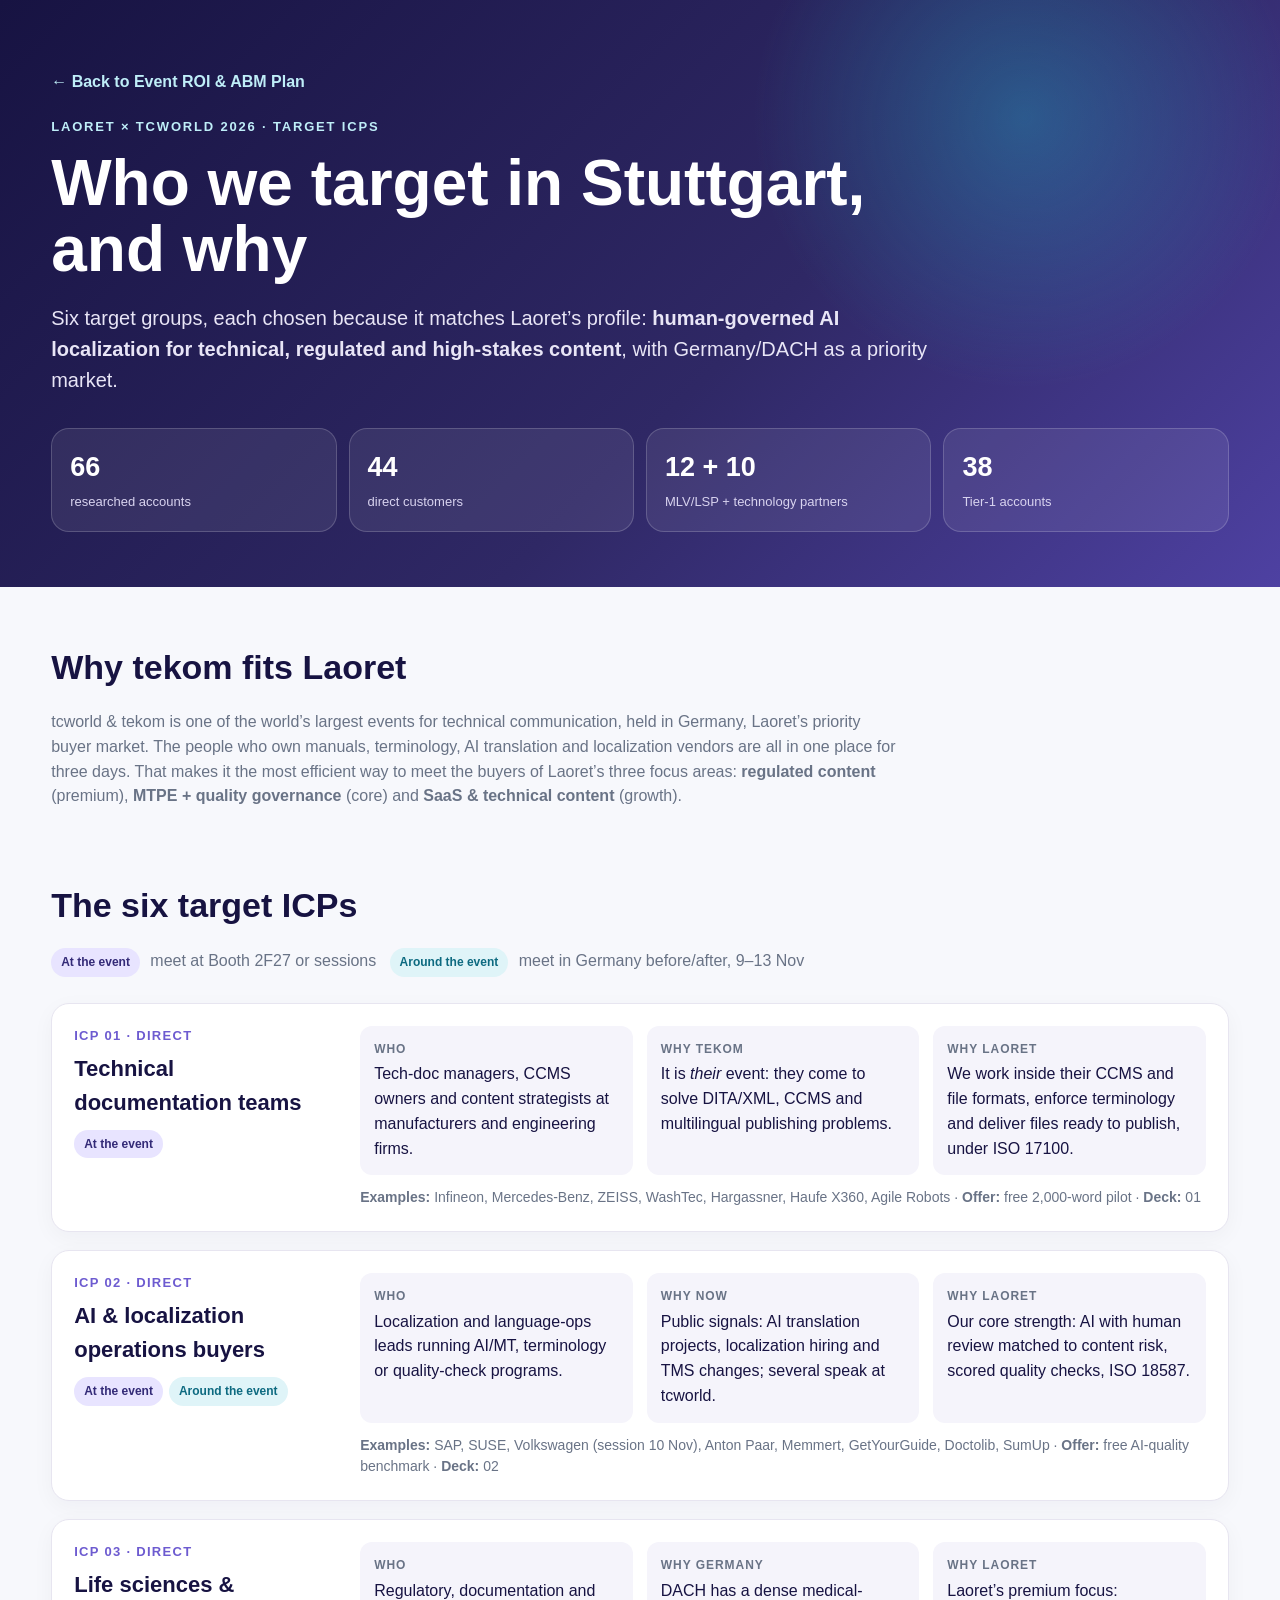
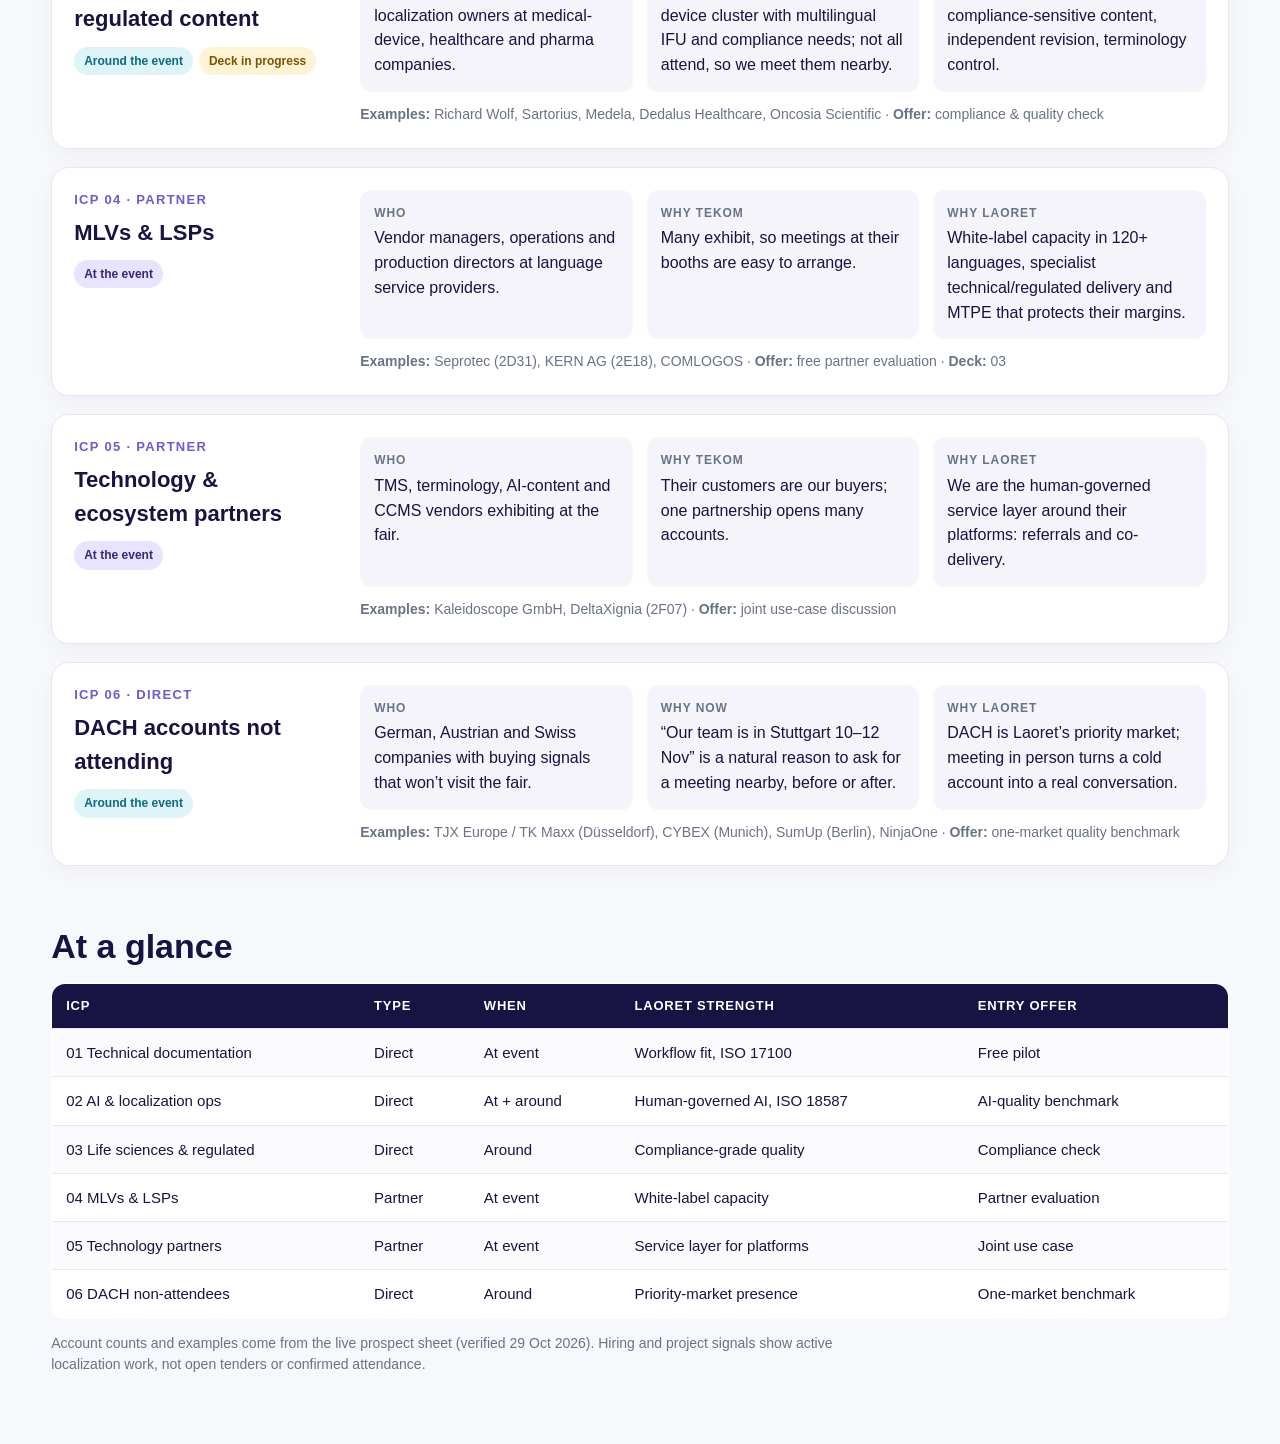
==== icp/index.html @ f3c522ca "Add Target ICPs & rationale page; link from ABM plan Co-Authored-By: Claude Opus 5.5 <noreply@anthro" ====
<!doctype html><html lang="en"><head><meta charset="utf-8"><meta name="viewport" content="width=device-width,initial-scale=1"><title>Laoret × tcworld 2026 — Target ICPs</title><style>:root{--ink:#171342;--violet:#6d5bd0;--cyan:#24a7c7;--soft:#f5f4fb;--muted:#697386;--line:#e7e5f0;--green:#167451;--amber:#9b6b00}*{box-sizing:border-box}body{margin:0;background:#f7f8fc;color:var(--ink);font-family:Inter,Segoe UI,Arial,sans-serif;line-height:1.55}a{color:inherit}.wrap{width:min(1180px,92vw);margin:auto}.hero{padding:70px 0 55px;color:white;background:radial-gradient(circle at 80% 20%,rgba(36,167,199,.38),transparent 24%),linear-gradient(135deg,#171342,#2f2865 58%,#4e41a2)}.eyebrow{font-size:13px;text-transform:uppercase;letter-spacing:.14em;font-weight:800;color:#bfeef8}h1{font-size:clamp(38px,5vw,66px);line-height:1.03;margin:14px 0 18px;max-width:930px}.lead{font-size:20px;color:#e8e5f6;max-width:900px}.hero-grid{display:grid;grid-template-columns:repeat(4,1fr);gap:12px;margin-top:32px}.hero-card{padding:18px;border:1px solid rgba(255,255,255,.18);border-radius:18px;background:rgba(255,255,255,.08)}.hero-card b{display:block;font-size:27px}.hero-card span{font-size:13px;color:#d8d3ef}.btn{display:inline-flex;align-items:center;gap:8px;text-decoration:none;padding:13px 18px;border-radius:12px;font-weight:800}.btn.primary{background:white;color:var(--ink)}.btn.secondary{background:#e8e4ff;color:#332a77}.actionbar{margin-top:-24px;position:relative;display:flex;gap:12px;flex-wrap:wrap;background:white;border:1px solid var(--line);padding:16px;border-radius:18px;box-shadow:0 12px 35px rgba(25,20,62,.08)}section{padding:54px 0}h2{font-size:34px;margin:0 0 10px}h3{font-size:21px;margin:0 0 8px}.sub{color:var(--muted);max-width:850px}.grid2{display:grid;grid-template-columns:repeat(2,1fr);gap:18px}.grid3{display:grid;grid-template-columns:repeat(3,1fr);gap:16px}.card{background:white;border:1px solid var(--line);border-radius:18px;padding:22px;box-shadow:0 6px 22px rgba(25,20,62,.04)}.card p:last-child{margin-bottom:0}.k{font-size:12px;text-transform:uppercase;letter-spacing:.1em;color:var(--violet);font-weight:900}.big{font-size:30px;font-weight:900;margin:6px 0}.flow{display:grid;grid-template-columns:repeat(6,1fr);gap:8px;margin-top:22px}.flow div{background:white;border:1px solid var(--line);border-radius:14px;padding:14px;font-size:13px;font-weight:750;text-align:center}.callout{background:linear-gradient(135deg,#eeeaff,#e9f8fb);border:1px solid #d9d4f5;border-radius:18px;padding:23px;font-size:19px;font-weight:750}table{width:100%;border-collapse:separate;border-spacing:0;background:white;border:1px solid var(--line);border-radius:16px;overflow:hidden}th{background:var(--ink);color:white;padding:12px;text-align:left;font-size:13px}td{padding:12px;border-top:1px solid var(--line);vertical-align:top;font-size:13px}tr:nth-child(even) td{background:#fbfbfe}.tag{display:inline-block;padding:4px 9px;border-radius:99px;background:#eeeaff;color:#4d4190;font-size:11px;font-weight:800}.tag.green{background:#e5f5ed;color:#166340}.tag.amber{background:#fff3d8;color:#805800}.timeline{display:grid;grid-template-columns:repeat(5,1fr);gap:12px}.phase{background:white;border:1px solid var(--line);border-radius:16px;padding:18px}.phase b{color:var(--violet)}.metricrow{display:grid;grid-template-columns:repeat(5,1fr);gap:12px}.metric{background:white;border:1px solid var(--line);border-radius:16px;padding:17px}.metric strong{font-size:26px;display:block}ul{padding-left:20px}.small{font-size:12px;color:var(--muted)}footer{background:#171342;color:#ddd8f4;padding:38px 0}@media(max-width:900px){.hero-grid,.grid3,.flow,.timeline,.metricrow{grid-template-columns:1fr 1fr}.grid2{grid-template-columns:1fr}}@media(max-width:600px){.hero-grid,.grid3,.flow,.timeline,.metricrow{grid-template-columns:1fr}}
</style></head><body><style>
.icp{display:grid;grid-template-columns:1fr;gap:18px}
.icp .card{display:grid;grid-template-columns:260px 1fr;gap:26px;align-items:start}
.icp .side .n{font-size:13px;font-weight:900;letter-spacing:.1em;color:var(--violet);text-transform:uppercase}
.icp .side h3{font-size:22px;margin:6px 0 10px}
.tag{display:inline-block;font-size:12px;font-weight:800;padding:5px 10px;border-radius:999px;margin:0 6px 6px 0}
.t-at{background:#e8e4ff;color:#332a77}.t-around{background:#dff4f8;color:#0d6a80}.t-gap{background:#fff3d6;color:#7a5400}
.why{display:grid;grid-template-columns:repeat(3,1fr);gap:14px}
.why div{background:var(--soft);border-radius:12px;padding:14px}
.why b{display:block;font-size:12px;text-transform:uppercase;letter-spacing:.08em;color:var(--muted);margin-bottom:4px}
.ex{font-size:14px;color:var(--muted);margin-top:12px}
table.sum{width:100%;border-collapse:collapse;background:white;border:1px solid var(--line);border-radius:14px;overflow:hidden}
table.sum th,table.sum td{padding:12px 14px;border-bottom:1px solid var(--line);text-align:left;font-size:15px}
table.sum th{background:var(--ink);color:white;font-size:13px;text-transform:uppercase;letter-spacing:.06em}
.back{color:#bfeef8;text-decoration:none;font-weight:700}
@media(max-width:820px){.icp .card{grid-template-columns:1fr}.why{grid-template-columns:1fr}.hero-grid{grid-template-columns:repeat(2,1fr)}}
</style>
<header class="hero"><div class="wrap">
<a class="back" href="../">← Back to Event ROI &amp; ABM Plan</a>
<div class="eyebrow" style="margin-top:22px">Laoret × tcworld 2026 · Target ICPs</div>
<h1>Who we target in Stuttgart, and why</h1>
<p class="lead">Six target groups, each chosen because it matches Laoret’s profile: <b>human-governed AI localization for technical, regulated and high-stakes content</b>, with Germany/DACH as a priority market.</p>
<div class="hero-grid">
<div class="hero-card"><b>66</b><span>researched accounts</span></div>
<div class="hero-card"><b>44</b><span>direct customers</span></div>
<div class="hero-card"><b>12 + 10</b><span>MLV/LSP + technology partners</span></div>
<div class="hero-card"><b>38</b><span>Tier-1 accounts</span></div>
</div></div></header>

<main class="wrap">
<section>
<h2>Why tekom fits Laoret</h2>
<p class="sub">tcworld &amp; tekom is one of the world’s largest events for technical communication, held in Germany, Laoret’s priority buyer market. The people who own manuals, terminology, AI translation and localization vendors are all in one place for three days. That makes it the most efficient way to meet the buyers of Laoret’s three focus areas: <b>regulated content</b> (premium), <b>MTPE + quality governance</b> (core) and <b>SaaS &amp; technical content</b> (growth).</p>
</section>

<section style="padding-top:0">
<h2>The six target ICPs</h2>
<p class="sub" style="margin-bottom:20px"><span class="tag t-at">At the event</span> meet at Booth 2F27 or sessions &nbsp; <span class="tag t-around">Around the event</span> meet in Germany before/after, 9–13 Nov</p>
<div class="icp">

<div class="card"><div class="side"><div class="n">ICP 01 · Direct</div><h3>Technical documentation teams</h3><span class="tag t-at">At the event</span></div>
<div><div class="why">
<div><b>Who</b>Tech-doc managers, CCMS owners and content strategists at manufacturers and engineering firms.</div>
<div><b>Why tekom</b>It is <i>their</i> event: they come to solve DITA/XML, CCMS and multilingual publishing problems.</div>
<div><b>Why Laoret</b>We work inside their CCMS and file formats, enforce terminology and deliver files ready to publish, under ISO 17100.</div>
</div><p class="ex"><b>Examples:</b> Infineon, Mercedes-Benz, ZEISS, WashTec, Hargassner, Haufe X360, Agile Robots · <b>Offer:</b> free 2,000-word pilot · <b>Deck:</b> 01</p></div></div>

<div class="card"><div class="side"><div class="n">ICP 02 · Direct</div><h3>AI &amp; localization operations buyers</h3><span class="tag t-at">At the event</span><span class="tag t-around">Around the event</span></div>
<div><div class="why">
<div><b>Who</b>Localization and language-ops leads running AI/MT, terminology or quality-check programs.</div>
<div><b>Why now</b>Public signals: AI translation projects, localization hiring and TMS changes; several speak at tcworld.</div>
<div><b>Why Laoret</b>Our core strength: AI with human review matched to content risk, scored quality checks, ISO 18587.</div>
</div><p class="ex"><b>Examples:</b> SAP, SUSE, Volkswagen (session 10 Nov), Anton Paar, Memmert, GetYourGuide, Doctolib, SumUp · <b>Offer:</b> free AI-quality benchmark · <b>Deck:</b> 02</p></div></div>

<div class="card"><div class="side"><div class="n">ICP 03 · Direct</div><h3>Life sciences &amp; regulated content</h3><span class="tag t-around">Around the event</span><span class="tag t-gap">Deck in progress</span></div>
<div><div class="why">
<div><b>Who</b>Regulatory, documentation and localization owners at medical-device, healthcare and pharma companies.</div>
<div><b>Why Germany</b>DACH has a dense medical-device cluster with multilingual IFU and compliance needs; not all attend, so we meet them nearby.</div>
<div><b>Why Laoret</b>Laoret’s premium focus: compliance-sensitive content, independent revision, terminology control.</div>
</div><p class="ex"><b>Examples:</b> Richard Wolf, Sartorius, Medela, Dedalus Healthcare, Oncosia Scientific · <b>Offer:</b> compliance &amp; quality check</p></div></div>

<div class="card"><div class="side"><div class="n">ICP 04 · Partner</div><h3>MLVs &amp; LSPs</h3><span class="tag t-at">At the event</span></div>
<div><div class="why">
<div><b>Who</b>Vendor managers, operations and production directors at language service providers.</div>
<div><b>Why tekom</b>Many exhibit, so meetings at their booths are easy to arrange.</div>
<div><b>Why Laoret</b>White-label capacity in 120+ languages, specialist technical/regulated delivery and MTPE that protects their margins.</div>
</div><p class="ex"><b>Examples:</b> Seprotec (2D31), KERN AG (2E18), COMLOGOS · <b>Offer:</b> free partner evaluation · <b>Deck:</b> 03</p></div></div>

<div class="card"><div class="side"><div class="n">ICP 05 · Partner</div><h3>Technology &amp; ecosystem partners</h3><span class="tag t-at">At the event</span></div>
<div><div class="why">
<div><b>Who</b>TMS, terminology, AI-content and CCMS vendors exhibiting at the fair.</div>
<div><b>Why tekom</b>Their customers are our buyers; one partnership opens many accounts.</div>
<div><b>Why Laoret</b>We are the human-governed service layer around their platforms: referrals and co-delivery.</div>
</div><p class="ex"><b>Examples:</b> Kaleidoscope GmbH, DeltaXignia (2F07) · <b>Offer:</b> joint use-case discussion</p></div></div>

<div class="card"><div class="side"><div class="n">ICP 06 · Direct</div><h3>DACH accounts not attending</h3><span class="tag t-around">Around the event</span></div>
<div><div class="why">
<div><b>Who</b>German, Austrian and Swiss companies with buying signals that won’t visit the fair.</div>
<div><b>Why now</b>“Our team is in Stuttgart 10–12 Nov” is a natural reason to ask for a meeting nearby, before or after.</div>
<div><b>Why Laoret</b>DACH is Laoret’s priority market; meeting in person turns a cold account into a real conversation.</div>
</div><p class="ex"><b>Examples:</b> TJX Europe / TK Maxx (Düsseldorf), CYBEX (Munich), SumUp (Berlin), NinjaOne · <b>Offer:</b> one-market quality benchmark</p></div></div>

</div></section>

<section style="padding-top:0">
<h2>At a glance</h2>
<table class="sum">
<tr><th>ICP</th><th>Type</th><th>When</th><th>Laoret strength</th><th>Entry offer</th></tr>
<tr><td>01 Technical documentation</td><td>Direct</td><td>At event</td><td>Workflow fit, ISO 17100</td><td>Free pilot</td></tr>
<tr><td>02 AI &amp; localization ops</td><td>Direct</td><td>At + around</td><td>Human-governed AI, ISO 18587</td><td>AI-quality benchmark</td></tr>
<tr><td>03 Life sciences &amp; regulated</td><td>Direct</td><td>Around</td><td>Compliance-grade quality</td><td>Compliance check</td></tr>
<tr><td>04 MLVs &amp; LSPs</td><td>Partner</td><td>At event</td><td>White-label capacity</td><td>Partner evaluation</td></tr>
<tr><td>05 Technology partners</td><td>Partner</td><td>At event</td><td>Service layer for platforms</td><td>Joint use case</td></tr>
<tr><td>06 DACH non-attendees</td><td>Direct</td><td>Around</td><td>Priority-market presence</td><td>One-market benchmark</td></tr>
</table>
<p class="sub" style="margin-top:14px;font-size:14px">Account counts and examples come from the live prospect sheet (verified 29 Oct 2026). Hiring and project signals show active localization work, not open tenders or confirmed attendance.</p>
</section>
</main>
</body></html>
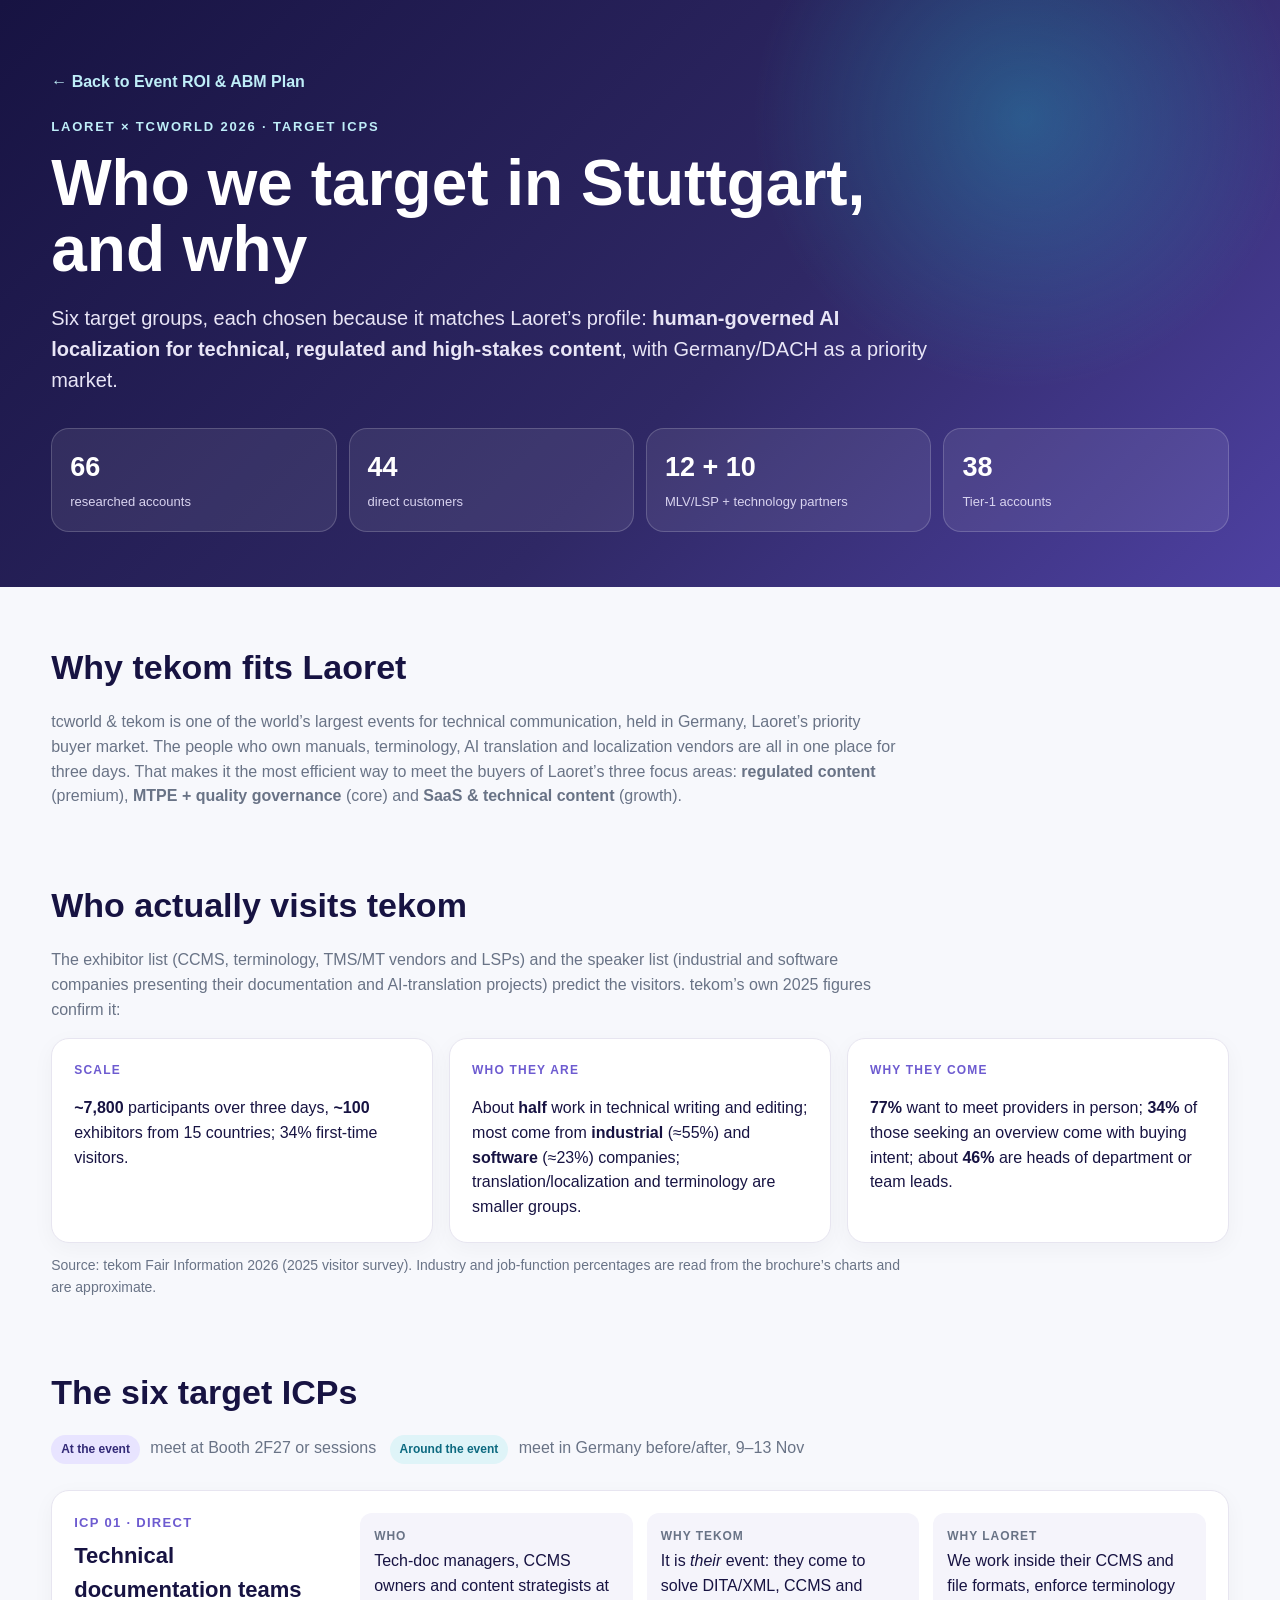
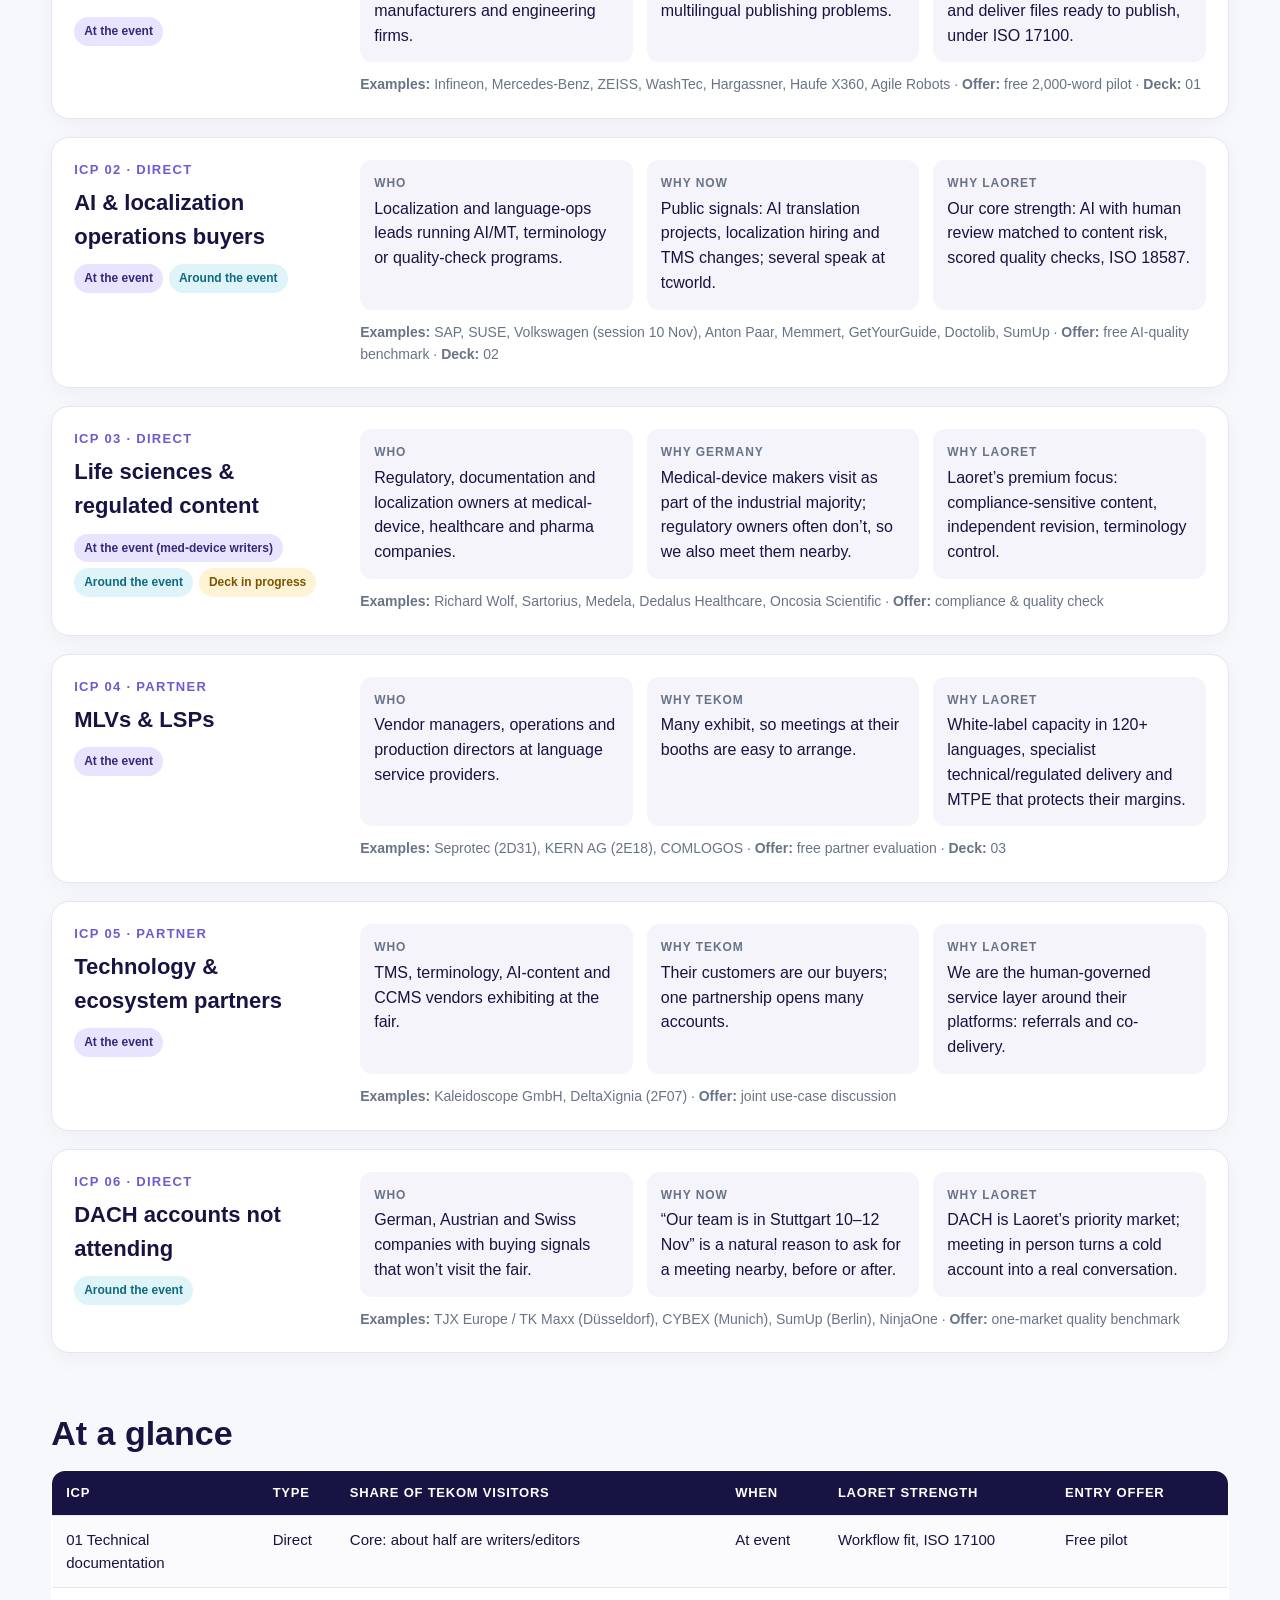
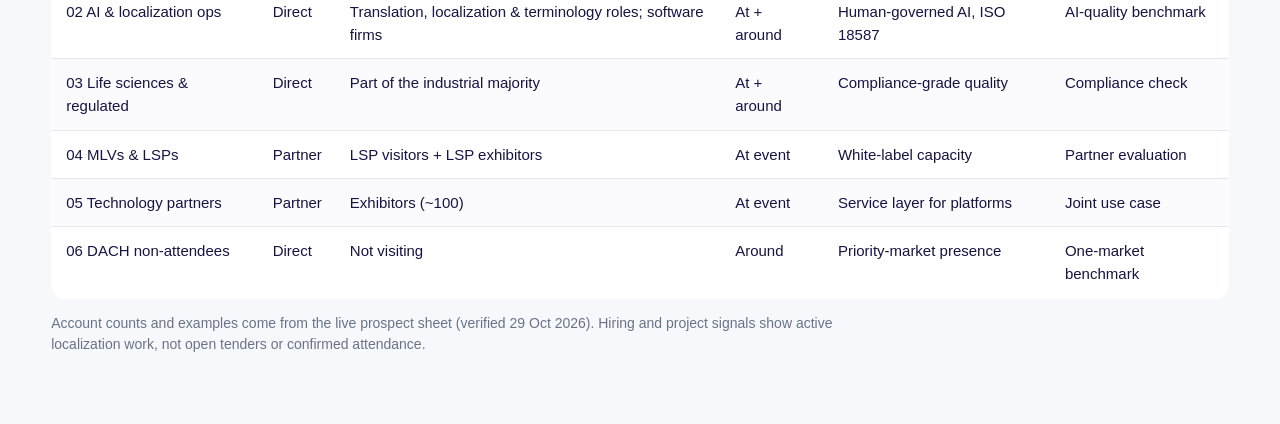
==== commit 32e86109: "ICP page: validate targets against tekom visitor profile Co-Authored-By: Claude Opus 5.5 <noreply@an" ====
--- a/icp/index.html
+++ b/icp/index.html
@@ -35,6 +35,17 @@
 </section>
 
 <section style="padding-top:0">
+<h2>Who actually visits tekom</h2>
+<p class="sub" style="margin-bottom:16px">The exhibitor list (CCMS, terminology, TMS/MT vendors and LSPs) and the speaker list (industrial and software companies presenting their documentation and AI-translation projects) predict the visitors. tekom’s own 2025 figures confirm it:</p>
+<div class="grid3">
+<div class="card"><div class="k">Scale</div><p><b>~7,800</b> participants over three days, <b>~100</b> exhibitors from 15 countries; 34% first-time visitors.</p></div>
+<div class="card"><div class="k">Who they are</div><p>About <b>half</b> work in technical writing and editing; most come from <b>industrial</b> (≈55%) and <b>software</b> (≈23%) companies; translation/localization and terminology are smaller groups.</p></div>
+<div class="card"><div class="k">Why they come</div><p><b>77%</b> want to meet providers in person; <b>34%</b> of those seeking an overview come with buying intent; about <b>46%</b> are heads of department or team leads.</p></div>
+</div>
+<p class="sub" style="margin-top:12px;font-size:14px">Source: tekom Fair Information 2026 (2025 visitor survey). Industry and job-function percentages are read from the brochure’s charts and are approximate.</p>
+</section>
+
+<section style="padding-top:0">
 <h2>The six target ICPs</h2>
 <p class="sub" style="margin-bottom:20px"><span class="tag t-at">At the event</span> meet at Booth 2F27 or sessions &nbsp; <span class="tag t-around">Around the event</span> meet in Germany before/after, 9–13 Nov</p>
 <div class="icp">
@@ -53,10 +64,10 @@
 <div><b>Why Laoret</b>Our core strength: AI with human review matched to content risk, scored quality checks, ISO 18587.</div>
 </div><p class="ex"><b>Examples:</b> SAP, SUSE, Volkswagen (session 10 Nov), Anton Paar, Memmert, GetYourGuide, Doctolib, SumUp · <b>Offer:</b> free AI-quality benchmark · <b>Deck:</b> 02</p></div></div>
 
-<div class="card"><div class="side"><div class="n">ICP 03 · Direct</div><h3>Life sciences &amp; regulated content</h3><span class="tag t-around">Around the event</span><span class="tag t-gap">Deck in progress</span></div>
+<div class="card"><div class="side"><div class="n">ICP 03 · Direct</div><h3>Life sciences &amp; regulated content</h3><span class="tag t-at">At the event (med-device writers)</span><span class="tag t-around">Around the event</span><span class="tag t-gap">Deck in progress</span></div>
 <div><div class="why">
 <div><b>Who</b>Regulatory, documentation and localization owners at medical-device, healthcare and pharma companies.</div>
-<div><b>Why Germany</b>DACH has a dense medical-device cluster with multilingual IFU and compliance needs; not all attend, so we meet them nearby.</div>
+<div><b>Why Germany</b>Medical-device makers visit as part of the industrial majority; regulatory owners often don’t, so we also meet them nearby.</div>
 <div><b>Why Laoret</b>Laoret’s premium focus: compliance-sensitive content, independent revision, terminology control.</div>
 </div><p class="ex"><b>Examples:</b> Richard Wolf, Sartorius, Medela, Dedalus Healthcare, Oncosia Scientific · <b>Offer:</b> compliance &amp; quality check</p></div></div>
 
@@ -86,13 +97,13 @@
 <section style="padding-top:0">
 <h2>At a glance</h2>
 <table class="sum">
-<tr><th>ICP</th><th>Type</th><th>When</th><th>Laoret strength</th><th>Entry offer</th></tr>
-<tr><td>01 Technical documentation</td><td>Direct</td><td>At event</td><td>Workflow fit, ISO 17100</td><td>Free pilot</td></tr>
-<tr><td>02 AI &amp; localization ops</td><td>Direct</td><td>At + around</td><td>Human-governed AI, ISO 18587</td><td>AI-quality benchmark</td></tr>
-<tr><td>03 Life sciences &amp; regulated</td><td>Direct</td><td>Around</td><td>Compliance-grade quality</td><td>Compliance check</td></tr>
-<tr><td>04 MLVs &amp; LSPs</td><td>Partner</td><td>At event</td><td>White-label capacity</td><td>Partner evaluation</td></tr>
-<tr><td>05 Technology partners</td><td>Partner</td><td>At event</td><td>Service layer for platforms</td><td>Joint use case</td></tr>
-<tr><td>06 DACH non-attendees</td><td>Direct</td><td>Around</td><td>Priority-market presence</td><td>One-market benchmark</td></tr>
+<tr><th>ICP</th><th>Type</th><th>Share of tekom visitors</th><th>When</th><th>Laoret strength</th><th>Entry offer</th></tr>
+<tr><td>01 Technical documentation</td><td>Direct</td><td>Core: about half are writers/editors</td><td>At event</td><td>Workflow fit, ISO 17100</td><td>Free pilot</td></tr>
+<tr><td>02 AI &amp; localization ops</td><td>Direct</td><td>Translation, localization &amp; terminology roles; software firms</td><td>At + around</td><td>Human-governed AI, ISO 18587</td><td>AI-quality benchmark</td></tr>
+<tr><td>03 Life sciences &amp; regulated</td><td>Direct</td><td>Part of the industrial majority</td><td>At + around</td><td>Compliance-grade quality</td><td>Compliance check</td></tr>
+<tr><td>04 MLVs &amp; LSPs</td><td>Partner</td><td>LSP visitors + LSP exhibitors</td><td>At event</td><td>White-label capacity</td><td>Partner evaluation</td></tr>
+<tr><td>05 Technology partners</td><td>Partner</td><td>Exhibitors (~100)</td><td>At event</td><td>Service layer for platforms</td><td>Joint use case</td></tr>
+<tr><td>06 DACH non-attendees</td><td>Direct</td><td>Not visiting</td><td>Around</td><td>Priority-market presence</td><td>One-market benchmark</td></tr>
 </table>
 <p class="sub" style="margin-top:14px;font-size:14px">Account counts and examples come from the live prospect sheet (verified 29 Oct 2026). Hiring and project signals show active localization work, not open tenders or confirmed attendance.</p>
 </section>
